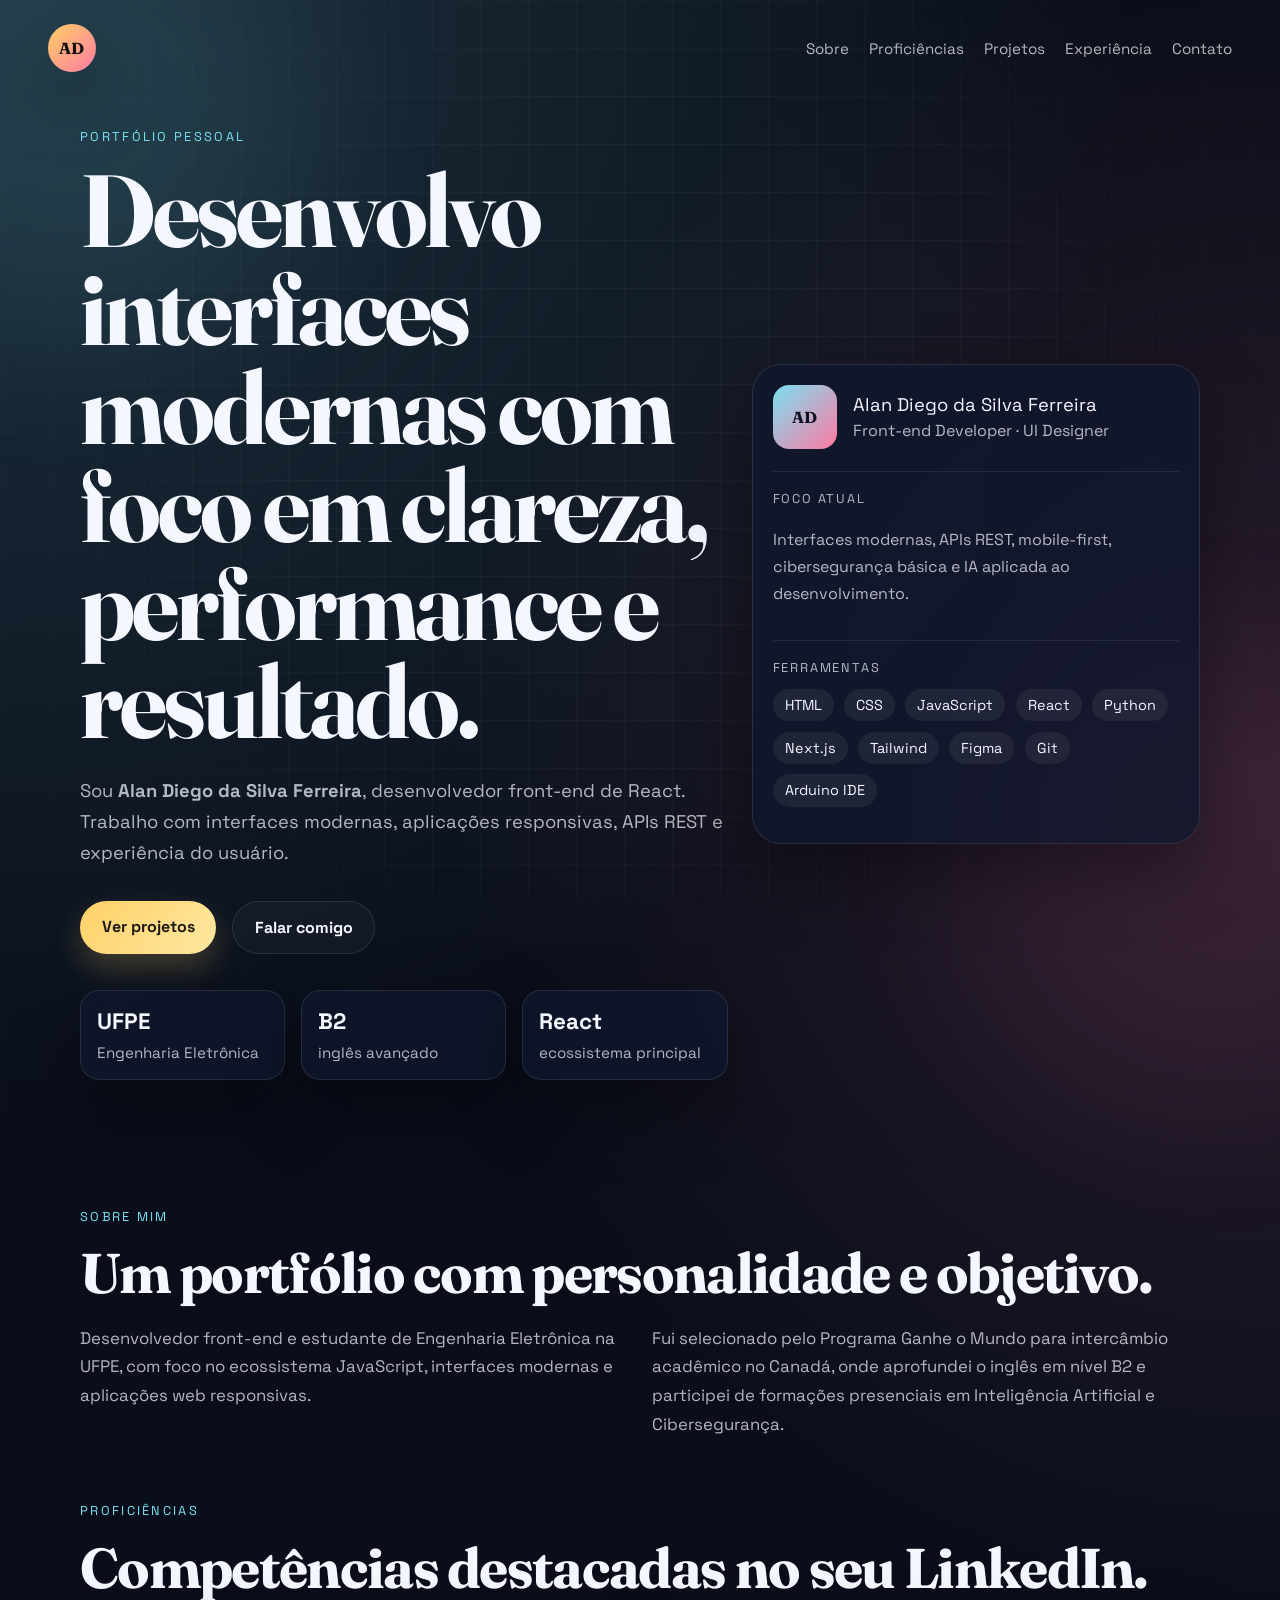
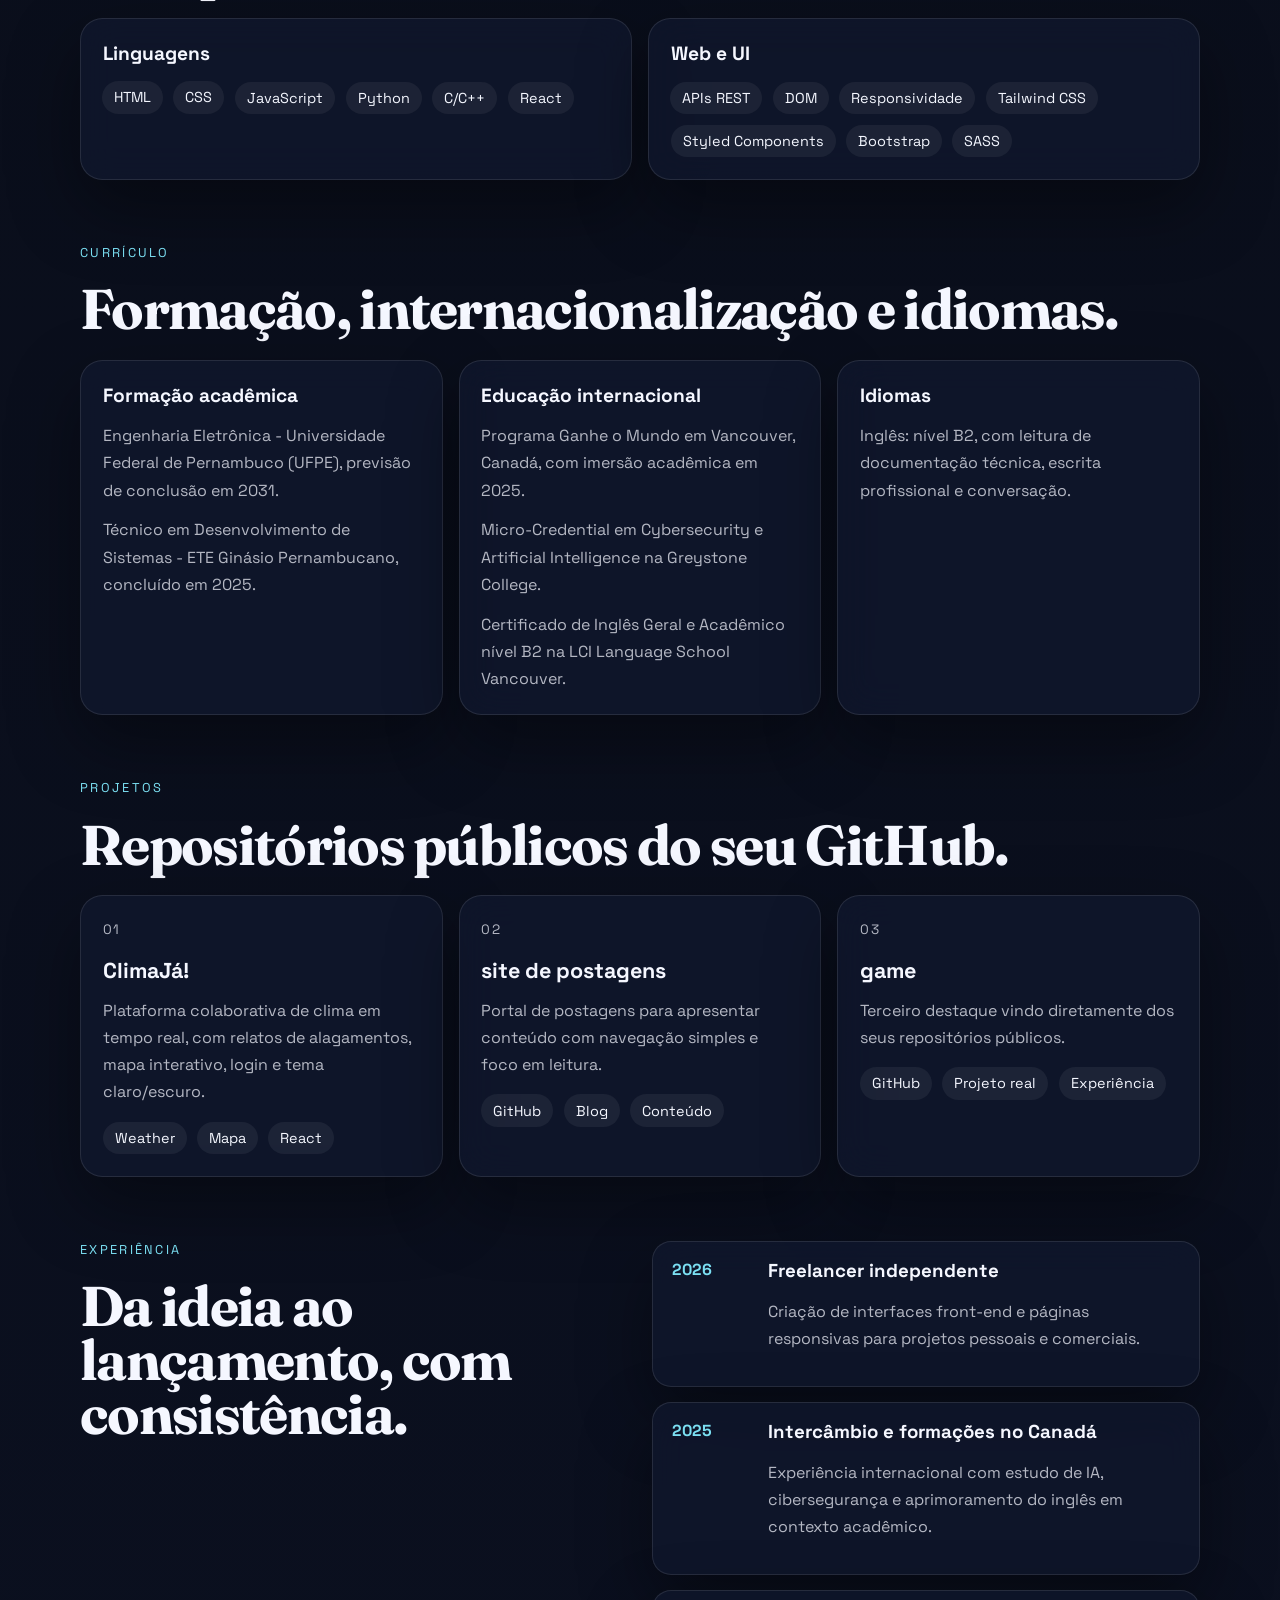
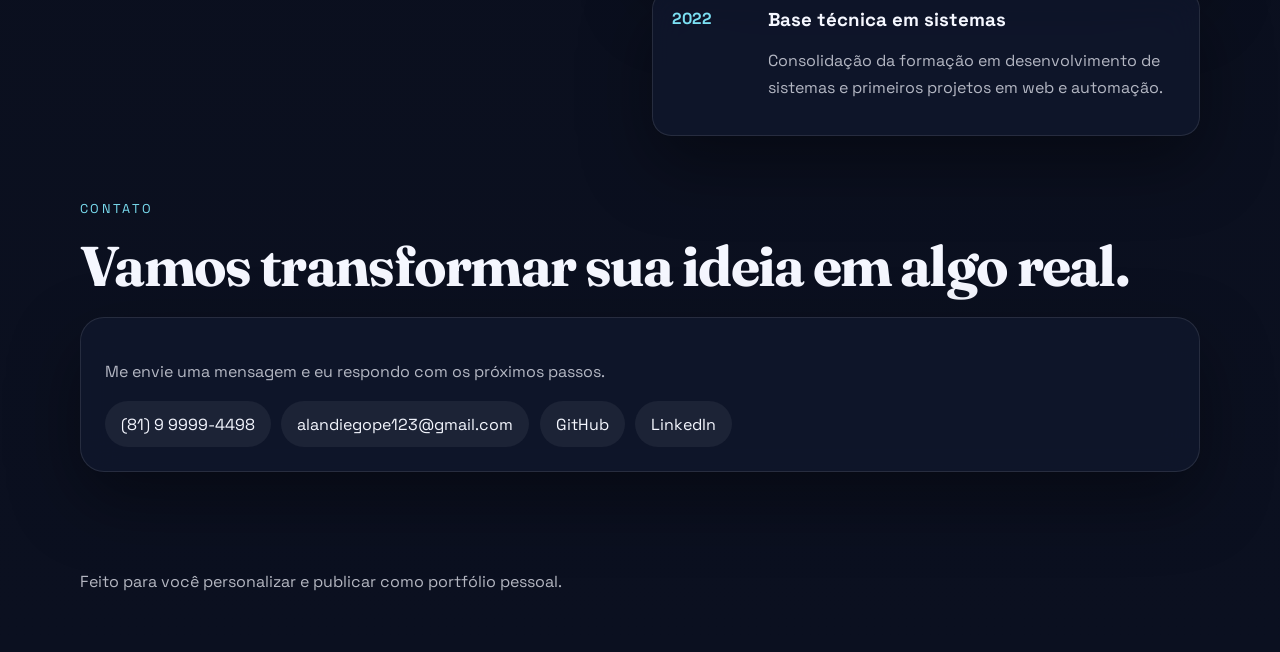
==== index.html @ 472ae032 "chore: salvar alterações" ====
<!DOCTYPE html>
<html lang="pt-BR">
<head>
  <meta charset="UTF-8">
  <meta name="viewport" content="width=device-width, initial-scale=1.0">
  <meta name="description" content="Portfólio de Alan Diego da Silva Ferreira, desenvolvedor front-end com JavaScript, React, Python e experiência internacional.">
  <title>Alan Diego da Silva Ferreira | Portfólio</title>
  <link rel="preconnect" href="https://fonts.googleapis.com">
  <link rel="preconnect" href="https://fonts.gstatic.com" crossorigin>
  <link href="https://fonts.googleapis.com/css2?family=Space+Grotesk:wght@400;500;700&family=Fraunces:opsz,wght@9..144,600;9..144,700&display=swap" rel="stylesheet">
  <link rel="stylesheet" href="styles.css">
</head>
<body>
  <div class="ambient ambient-one"></div>
  <div class="ambient ambient-two"></div>
  <div class="grid-overlay" aria-hidden="true"></div>

  <header class="topbar">
    <a class="brand" href="#inicio">AD</a>
    <nav class="nav">
      <a href="#sobre">Sobre</a>
      <a href="#proficiencias">Proficiências</a>
      <a href="#projetos">Projetos</a>
      <a href="#experiencia">Experiência</a>
      <a href="#contato">Contato</a>
    </nav>
  </header>

  <main>
    <section class="hero" id="inicio">
      <div class="hero-copy reveal">
        <p class="eyebrow">Portfólio pessoal</p>
        <h1>Desenvolvo interfaces modernas com foco em clareza, performance e resultado.</h1>
        <p class="lead">
          Sou <strong>Alan Diego da Silva Ferreira</strong>, desenvolvedor front-end de <span id="role">JavaScript</span>.
          Trabalho com interfaces modernas, aplicações responsivas, APIs REST e experiência do usuário.
        </p>

        <div class="hero-actions">
          <a class="button button-primary" href="#projetos">Ver projetos</a>
          <a class="button button-secondary" href="#contato">Falar comigo</a>
        </div>

        <ul class="metrics">
          <li><strong>UFPE</strong><span>Engenharia Eletrônica</span></li>
          <li><strong>B2</strong><span>inglês avançado</span></li>
          <li><strong>React</strong><span>ecossistema principal</span></li>
        </ul>
      </div>

      <aside class="hero-panel reveal" aria-label="Resumo profissional">
        <div class="profile-card">
          <div class="avatar" aria-hidden="true">AD</div>
          <div>
            <p class="profile-name">Alan Diego da Silva Ferreira</p>
            <p class="profile-role">Front-end Developer · UI Designer</p>
          </div>
        </div>

        <div class="panel-section">
          <p class="panel-label">Foco atual</p>
          <p>Interfaces modernas, APIs REST, mobile-first, cibersegurança básica e IA aplicada ao desenvolvimento.</p>
        </div>

        <div class="panel-section">
          <p class="panel-label">Ferramentas</p>
          <div class="tag-list">
            <span>HTML</span>
            <span>CSS</span>
            <span>JavaScript</span>
            <span>React</span>
            <span>Python</span>
            <span>Next.js</span>
            <span>Tailwind</span>
            <span>Figma</span>
            <span>Git</span>
            <span>Arduino IDE</span>
          </div>
        </div>
      </aside>
    </section>

    <section class="section reveal" id="sobre">
      <div class="section-heading">
        <p class="eyebrow">Sobre mim</p>
        <h2>Um portfólio com personalidade e objetivo.</h2>
      </div>
      <div class="about-grid">
        <p>
          Desenvolvedor front-end e estudante de Engenharia Eletrônica na UFPE, com foco no ecossistema JavaScript,
          interfaces modernas e aplicações web responsivas.
        </p>
        <p>
          Fui selecionado pelo Programa Ganhe o Mundo para intercâmbio acadêmico no Canadá, onde aprofundei o inglês
          em nível B2 e participei de formações presenciais em Inteligência Artificial e Cibersegurança.
        </p>
      </div>
    </section>

    <section class="section reveal" id="proficiencias">
      <div class="section-heading">
        <p class="eyebrow">Proficiências</p>
        <h2>Competências destacadas no seu LinkedIn.</h2>
      </div>

      <div class="skills-grid">
        <article class="skill-card">
          <h3>Linguagens</h3>
          <div class="skill-tags">
            <span>HTML</span>
            <span>CSS</span>
            <span>JavaScript</span>
            <span>Python</span>
            <span>C/C++</span>
            <span>React</span>
          </div>
        </article>

        <article class="skill-card">
          <h3>Web e UI</h3>
          <div class="skill-tags">
            <span>APIs REST</span>
            <span>DOM</span>
            <span>Responsividade</span>
            <span>Tailwind CSS</span>
            <span>Styled Components</span>
            <span>Bootstrap</span>
            <span>SASS</span>
          </div>
        </article>
      </div>
    </section>

    <section class="section reveal" id="curriculo">
      <div class="section-heading">
        <p class="eyebrow">Currículo</p>
        <h2>Formação, internacionalização e idiomas.</h2>
      </div>

      <div class="curriculum-grid">
        <article class="curriculum-card">
          <h3>Formação acadêmica</h3>
          <p>Engenharia Eletrônica - Universidade Federal de Pernambuco (UFPE), previsão de conclusão em 2031.</p>
          <p>Técnico em Desenvolvimento de Sistemas - ETE Ginásio Pernambucano, concluído em 2025.</p>
        </article>

        <article class="curriculum-card">
          <h3>Educação internacional</h3>
          <p>Programa Ganhe o Mundo em Vancouver, Canadá, com imersão acadêmica em 2025.</p>
          <p>Micro-Credential em Cybersecurity e Artificial Intelligence na Greystone College.</p>
          <p>Certificado de Inglês Geral e Acadêmico nível B2 na LCI Language School Vancouver.</p>
        </article>

        <article class="curriculum-card">
          <h3>Idiomas</h3>
          <p>Inglês: nível B2, com leitura de documentação técnica, escrita profissional e conversação.</p>
        </article>
      </div>
    </section>

    <section class="section reveal" id="projetos">
      <div class="section-heading">
        <p class="eyebrow">Projetos</p>
        <h2>Repositórios públicos do seu GitHub.</h2>
      </div>

      <div class="projects-grid">
        <article class="project-card">
          <p class="project-index">01</p>
          <h3><a href="https://github.com/sitedepostagens/ClimaJa" target="_blank" rel="noreferrer">ClimaJá!</a></h3>
          <p>Plataforma colaborativa de clima em tempo real, com relatos de alagamentos, mapa interativo, login e tema claro/escuro.</p>
          <div class="project-tags"><span>Weather</span><span>Mapa</span><span>React</span></div>
        </article>

        <article class="project-card">
          <p class="project-index">02</p>
          <h3><a href="https://github.com/sitedepostagens/site-de-postagens" target="_blank" rel="noreferrer">site de postagens</a></h3>
          <p>Portal de postagens para apresentar conteúdo com navegação simples e foco em leitura.</p>
          <div class="project-tags"><span>GitHub</span><span>Blog</span><span>Conteúdo</span></div>
        </article>

        <article class="project-card">
          <p class="project-index">03</p>
          <h3><a href="https://github.com/alandiegopebr/game" target="_blank" rel="noreferrer">game</a></h3>
          <p>Terceiro destaque vindo diretamente dos seus repositórios públicos.</p>
          <div class="project-tags"><span>GitHub</span><span>Projeto real</span><span>Experiência</span></div>
        </article>
      </div>
    </section>

    <section class="section split reveal" id="experiencia">
      <div>
        <div class="section-heading">
          <p class="eyebrow">Experiência</p>
          <h2>Da ideia ao lançamento, com consistência.</h2>
        </div>
      </div>

      <div class="timeline">
        <article class="timeline-item">
          <span>2026</span>
          <div>
            <h3>Freelancer independente</h3>
            <p>Criação de interfaces front-end e páginas responsivas para projetos pessoais e comerciais.</p>
          </div>
        </article>
        <article class="timeline-item">
          <span>2025</span>
          <div>
            <h3>Intercâmbio e formações no Canadá</h3>
            <p>Experiência internacional com estudo de IA, cibersegurança e aprimoramento do inglês em contexto acadêmico.</p>
          </div>
        </article>
        <article class="timeline-item">
          <span>2022</span>
          <div>
            <h3>Base técnica em sistemas</h3>
            <p>Consolidação da formação em desenvolvimento de sistemas e primeiros projetos em web e automação.</p>
          </div>
        </article>
      </div>
    </section>

    <section class="section contact reveal" id="contato">
      <div class="section-heading">
        <p class="eyebrow">Contato</p>
        <h2>Vamos transformar sua ideia em algo real.</h2>
      </div>

      <div class="contact-card">
        <p>Me envie uma mensagem e eu respondo com os próximos passos.</p>
        <div class="contact-links">
          <a href="tel:+5581999994498">(81) 9 9999-4498</a>
          <a href="mailto:alandiegope123@gmail.com">alandiegope123@gmail.com</a>
          <a href="https://github.com/alandiegopebr" target="_blank" rel="noreferrer">GitHub</a>
          <a href="https://www.linkedin.com/in/alan-diego-242616219" target="_blank" rel="noreferrer">LinkedIn</a>
        </div>
      </div>
    </section>
  </main>

  <footer class="footer">
    <p>Feito para você personalizar e publicar como portfólio pessoal.</p>
  </footer>

  <script src="script.js"></script>
</body>
</html>
---- styles.css ----
:root {
  --bg: #0b1020;
  --bg-soft: #121a31;
  --card: rgba(16, 24, 46, 0.78);
  --card-border: rgba(255, 255, 255, 0.1);
  --text: #f5f7ff;
  --muted: rgba(245, 247, 255, 0.72);
  --accent: #ffd166;
  --accent-2: #7bdff2;
  --accent-3: #ff7aa2;
  --shadow: 0 28px 70px rgba(0, 0, 0, 0.38);
}

* {
  box-sizing: border-box;
}

html {
  scroll-behavior: smooth;
}

body {
  margin: 0;
  min-height: 100vh;
  color: var(--text);
  font-family: "Space Grotesk", "Segoe UI", sans-serif;
  background:
    radial-gradient(circle at top left, rgba(123, 223, 242, 0.18), transparent 28%),
    radial-gradient(circle at right 20%, rgba(255, 122, 162, 0.14), transparent 25%),
    linear-gradient(180deg, #090d18 0%, var(--bg) 100%);
  overflow-x: hidden;
}

a {
  color: inherit;
  text-decoration: none;
}

.ambient {
  position: fixed;
  inset: auto;
  width: 30rem;
  height: 30rem;
  border-radius: 50%;
  filter: blur(80px);
  opacity: 0.4;
  pointer-events: none;
  z-index: 0;
}

.ambient-one {
  top: -8rem;
  left: -10rem;
  background: rgba(123, 223, 242, 0.22);
}

.ambient-two {
  right: -10rem;
  top: 40rem;
  background: rgba(255, 122, 162, 0.18);
}

.grid-overlay {
  position: fixed;
  inset: 0;
  background-image:
    linear-gradient(rgba(255, 255, 255, 0.03) 1px, transparent 1px),
    linear-gradient(90deg, rgba(255, 255, 255, 0.03) 1px, transparent 1px);
  background-size: 3rem 3rem;
  mask-image: radial-gradient(circle at center, black 45%, transparent 100%);
  pointer-events: none;
  z-index: 0;
}

.topbar,
main,
.footer {
  position: relative;
  z-index: 1;
}

.topbar {
  display: flex;
  align-items: center;
  justify-content: space-between;
  padding: 1.5rem clamp(1.25rem, 4vw, 3rem);
}

.brand {
  display: grid;
  place-items: center;
  width: 3rem;
  height: 3rem;
  border-radius: 50%;
  background: linear-gradient(135deg, var(--accent), var(--accent-3));
  color: #111;
  font-family: "Fraunces", serif;
  font-weight: 700;
  letter-spacing: 0.04em;
  box-shadow: var(--shadow);
}

.nav {
  display: flex;
  gap: 1.25rem;
  flex-wrap: wrap;
  justify-content: flex-end;
}

.nav a {
  color: var(--muted);
  font-size: 0.95rem;
}

.nav a:hover {
  color: var(--text);
}

main {
  width: min(1120px, calc(100% - 2rem));
  margin: 0 auto;
  padding-bottom: 4rem;
}

.hero {
  display: grid;
  grid-template-columns: 1.3fr 0.9fr;
  gap: 1.5rem;
  align-items: center;
  min-height: calc(100vh - 6rem);
  padding: 2rem 0 4rem;
}

.hero-copy h1,
.section-heading h2 {
  margin: 0;
  font-family: "Fraunces", serif;
  line-height: 0.96;
  letter-spacing: -0.03em;
}

.hero-copy h1 {
  max-width: 11ch;
  font-size: clamp(3rem, 8vw, 6.8rem);
}

.section-heading h2 {
  font-size: clamp(2rem, 5vw, 3.5rem);
}

.eyebrow {
  margin: 0 0 1rem;
  text-transform: uppercase;
  letter-spacing: 0.18em;
  font-size: 0.8rem;
  color: var(--accent-2);
}

.lead,
.about-grid p,
.project-card p,
.timeline-item p,
.contact-card p,
.footer p,
.panel-section p {
  color: var(--muted);
  line-height: 1.7;
}

.lead {
  max-width: 44rem;
  font-size: 1.15rem;
  margin: 1.5rem 0 0;
}

.hero-actions {
  display: flex;
  gap: 1rem;
  flex-wrap: wrap;
  margin: 2rem 0;
}

.button {
  padding: 0.95rem 1.35rem;
  border-radius: 999px;
  font-weight: 700;
  transition: transform 180ms ease, box-shadow 180ms ease, background 180ms ease;
}

.button:hover {
  transform: translateY(-2px);
}

.button-primary {
  background: linear-gradient(135deg, var(--accent), #ffe8a3);
  color: #1c1b16;
  box-shadow: 0 14px 30px rgba(255, 209, 102, 0.22);
}

.button-secondary {
  border: 1px solid var(--card-border);
  background: rgba(255, 255, 255, 0.03);
}

.metrics {
  display: grid;
  grid-template-columns: repeat(3, minmax(0, 1fr));
  gap: 1rem;
  margin: 2.25rem 0 0;
  padding: 0;
  list-style: none;
}

.metrics li,
.project-card,
.timeline-item,
.contact-card,
.hero-panel {
  border: 1px solid var(--card-border);
  background: var(--card);
  backdrop-filter: blur(18px);
  box-shadow: var(--shadow);
}

.metrics li {
  padding: 1rem;
  border-radius: 1.2rem;
}

.metrics strong {
  display: block;
  font-size: 1.4rem;
  margin-bottom: 0.35rem;
}

.metrics span {
  color: var(--muted);
  font-size: 0.95rem;
}

.hero-panel {
  border-radius: 1.8rem;
  padding: 1.25rem;
}

.profile-card {
  display: flex;
  align-items: center;
  gap: 1rem;
  margin-bottom: 1.4rem;
}

.avatar {
  display: grid;
  place-items: center;
  width: 4rem;
  height: 4rem;
  border-radius: 1rem;
  background: linear-gradient(135deg, var(--accent-2), var(--accent-3));
  color: #10131f;
  font-family: "Fraunces", serif;
  font-weight: 700;
}

.profile-name,
.panel-label,
.project-card h3,
.timeline-item h3 {
  margin: 0;
}

.profile-name {
  font-size: 1.15rem;
}

.profile-role {
  margin: 0.2rem 0 0;
  color: var(--muted);
}

.panel-section {
  padding: 1rem 0;
  border-top: 1px solid rgba(255, 255, 255, 0.08);
}

.panel-label {
  margin-bottom: 0.65rem;
  color: var(--accent-2);
  font-size: 0.8rem;
  letter-spacing: 0.14em;
  text-transform: uppercase;
}

.tag-list,
.project-tags,
.contact-links {
  display: flex;
  gap: 0.65rem;
  flex-wrap: wrap;
}

.tag-list span,
.project-tags span {
  padding: 0.45rem 0.75rem;
  border-radius: 999px;
  background: rgba(255, 255, 255, 0.06);
  color: var(--text);
  font-size: 0.9rem;
}

.section {
  padding: 4rem 0 0;
}

.section-heading {
  display: grid;
  gap: 0.35rem;
  margin-bottom: 1.5rem;
}

.about-grid,
.split {
  display: grid;
  grid-template-columns: repeat(2, minmax(0, 1fr));
  gap: 1.5rem;
}

.skills-grid {
  display: grid;
  grid-template-columns: repeat(2, minmax(0, 1fr));
  gap: 1rem;
}

.curriculum-grid {
  display: grid;
  grid-template-columns: repeat(3, minmax(0, 1fr));
  gap: 1rem;
}

.skill-card {
  padding: 1.35rem;
  border-radius: 1.4rem;
  border: 1px solid var(--card-border);
  background: var(--card);
  backdrop-filter: blur(18px);
  box-shadow: var(--shadow);
}

.skill-card h3 {
  margin: 0 0 1rem;
  font-size: 1.2rem;
}

.skill-tags {
  display: flex;
  gap: 0.65rem;
  flex-wrap: wrap;
}

.skill-tags span {
  padding: 0.45rem 0.75rem;
  border-radius: 999px;
  background: rgba(255, 255, 255, 0.06);
  color: var(--text);
  font-size: 0.9rem;
}

.curriculum-card {
  padding: 1.35rem;
  border-radius: 1.4rem;
  border: 1px solid var(--card-border);
  background: var(--card);
  backdrop-filter: blur(18px);
  box-shadow: var(--shadow);
}

.curriculum-card h3 {
  margin: 0 0 0.9rem;
  font-size: 1.2rem;
}

.curriculum-card p {
  margin: 0 0 0.8rem;
  color: var(--muted);
  line-height: 1.7;
}

.curriculum-card p:last-child {
  margin-bottom: 0;
}

.about-grid p {
  margin: 0;
  font-size: 1.05rem;
}

.projects-grid {
  display: grid;
  grid-template-columns: repeat(3, minmax(0, 1fr));
  gap: 1rem;
}

.project-card {
  padding: 1.35rem;
  border-radius: 1.4rem;
}

.project-index {
  margin: 0 0 1.1rem;
  color: var(--accent);
  letter-spacing: 0.12em;
  font-size: 0.85rem;
}

.project-card h3 {
  font-size: 1.35rem;
  margin-bottom: 0.8rem;
}

.project-card p {
  margin: 0 0 1rem;
}

.split {
  align-items: start;
}

.timeline {
  display: grid;
  gap: 0.9rem;
}

.timeline-item {
  display: grid;
  grid-template-columns: 5rem 1fr;
  gap: 1rem;
  padding: 1.1rem 1.2rem;
  border-radius: 1.2rem;
}

.timeline-item span {
  color: var(--accent-2);
  font-weight: 700;
}

.contact-card {
  padding: 1.5rem;
  border-radius: 1.5rem;
}

.contact-links {
  margin-top: 1rem;
}

.contact-links a {
  padding: 0.8rem 1rem;
  border-radius: 999px;
  background: rgba(255, 255, 255, 0.06);
}

.footer {
  width: min(1120px, calc(100% - 2rem));
  margin: 0 auto;
  padding: 1rem 0 2.5rem;
}

.reveal {
  opacity: 0;
  transform: translateY(24px);
  transition: opacity 700ms ease, transform 700ms ease;
}

.reveal.is-visible {
  opacity: 1;
  transform: translateY(0);
}

@media (max-width: 980px) {
  .hero,
  .about-grid,
  .skills-grid,
  .curriculum-grid,
  .split,
  .projects-grid {
    grid-template-columns: 1fr;
  }

  .hero {
    min-height: auto;
    padding-top: 1rem;
  }

  .hero-copy h1 {
    max-width: 14ch;
  }
}

@media (max-width: 720px) {
  .topbar {
    align-items: flex-start;
    flex-direction: column;
    gap: 1rem;
  }

  .metrics {
    grid-template-columns: 1fr;
  }

  .timeline-item {
    grid-template-columns: 1fr;
  }

  .contact-links,
  .nav {
    gap: 0.75rem;
  }
}
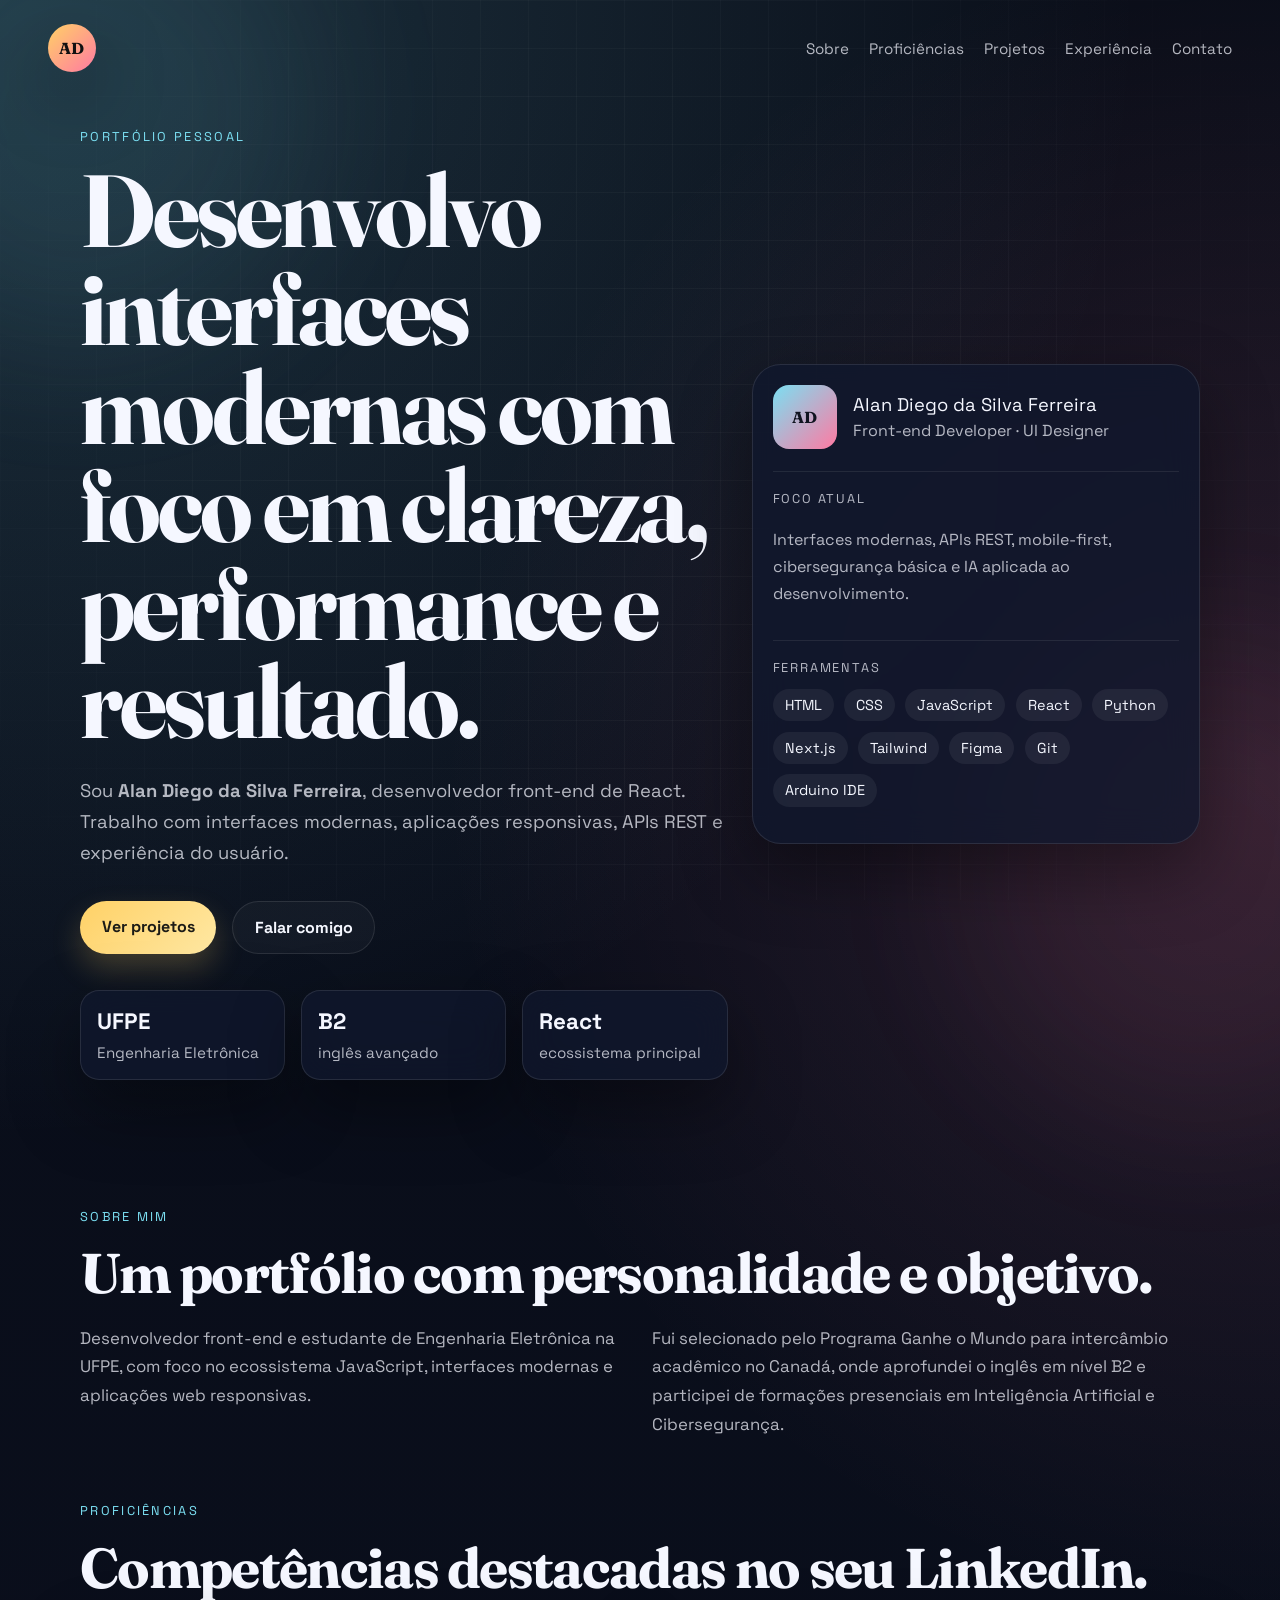
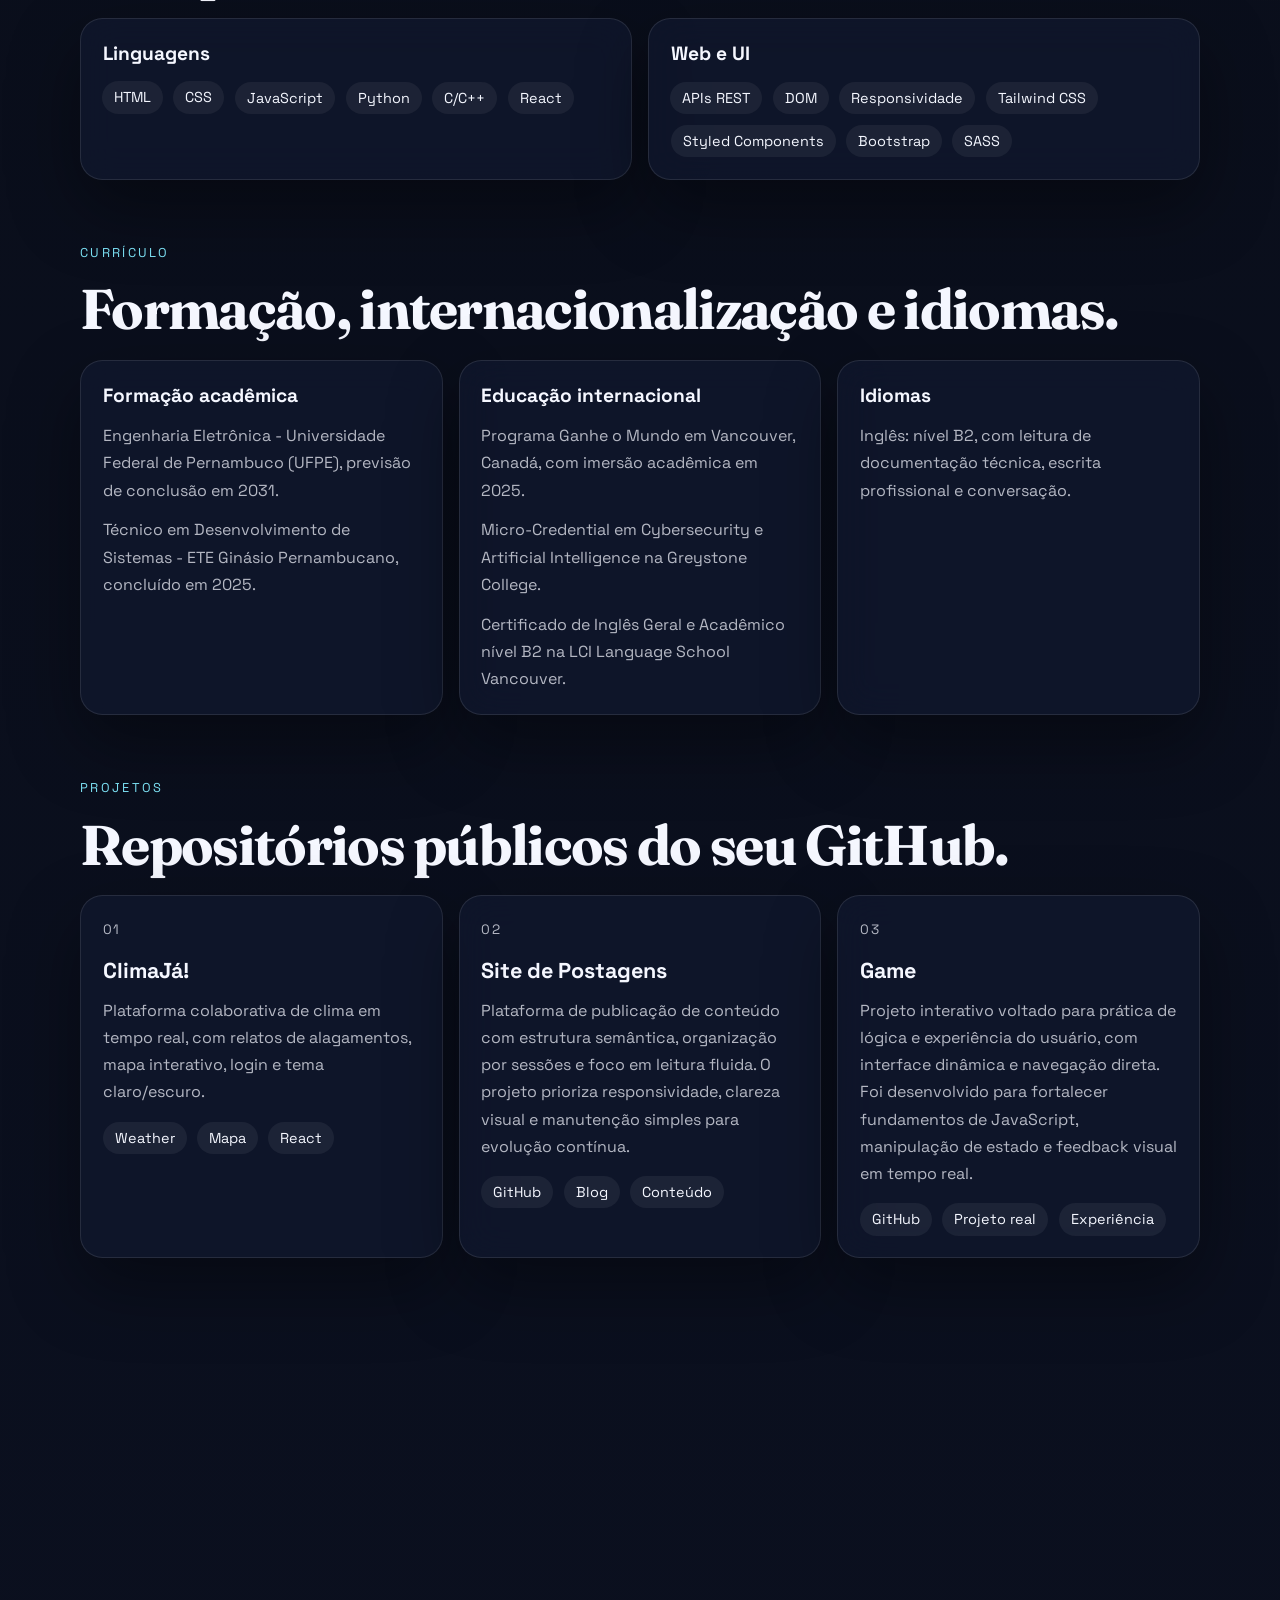
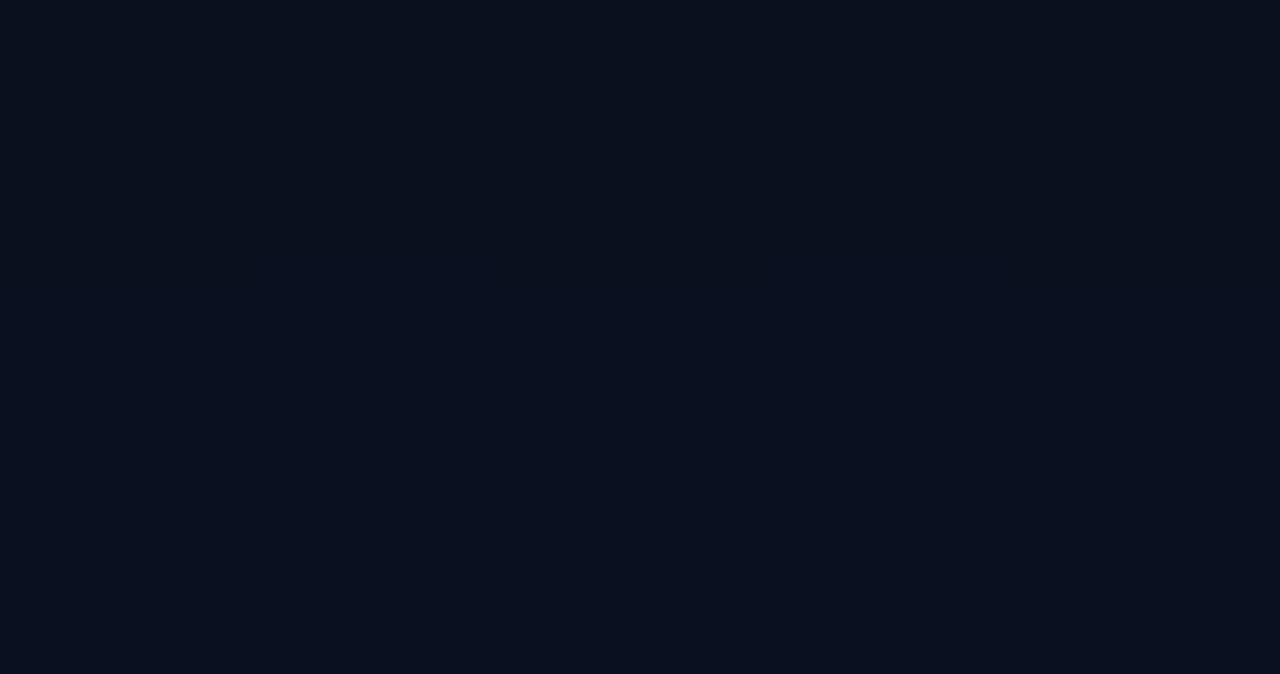
==== commit be0b52da: "chore: salvar alterações" ====
--- a/index.html
+++ b/index.html
@@ -167,22 +167,22 @@
       <div class="projects-grid">
         <article class="project-card">
           <p class="project-index">01</p>
-          <h3><a href="https://github.com/sitedepostagens/ClimaJa" target="_blank" rel="noreferrer">ClimaJá!</a></h3>
+          <h3><a href="https://climaja.app" target="_blank" rel="noreferrer">ClimaJá!</a></h3>
           <p>Plataforma colaborativa de clima em tempo real, com relatos de alagamentos, mapa interativo, login e tema claro/escuro.</p>
           <div class="project-tags"><span>Weather</span><span>Mapa</span><span>React</span></div>
         </article>
 
         <article class="project-card">
           <p class="project-index">02</p>
-          <h3><a href="https://github.com/sitedepostagens/site-de-postagens" target="_blank" rel="noreferrer">site de postagens</a></h3>
-          <p>Portal de postagens para apresentar conteúdo com navegação simples e foco em leitura.</p>
+          <h3><a href="https://github.com/sitedepostagens/site-de-postagens" target="_blank" rel="noreferrer">Site de Postagens</a></h3>
+          <p>Plataforma de publicação de conteúdo com estrutura semântica, organização por sessões e foco em leitura fluida. O projeto prioriza responsividade, clareza visual e manutenção simples para evolução contínua.</p>
           <div class="project-tags"><span>GitHub</span><span>Blog</span><span>Conteúdo</span></div>
         </article>
 
         <article class="project-card">
           <p class="project-index">03</p>
-          <h3><a href="https://github.com/alandiegopebr/game" target="_blank" rel="noreferrer">game</a></h3>
-          <p>Terceiro destaque vindo diretamente dos seus repositórios públicos.</p>
+          <h3><a href="https://github.com/alandiegopebr/game" target="_blank" rel="noreferrer">Game</a></h3>
+          <p>Projeto interativo voltado para prática de lógica e experiência do usuário, com interface dinâmica e navegação direta. Foi desenvolvido para fortalecer fundamentos de JavaScript, manipulação de estado e feedback visual em tempo real.</p>
           <div class="project-tags"><span>GitHub</span><span>Projeto real</span><span>Experiência</span></div>
         </article>
       </div>
@@ -240,7 +240,6 @@
   </main>
 
   <footer class="footer">
-    <p>Feito para você personalizar e publicar como portfólio pessoal.</p>
   </footer>
 
   <script src="script.js"></script>
